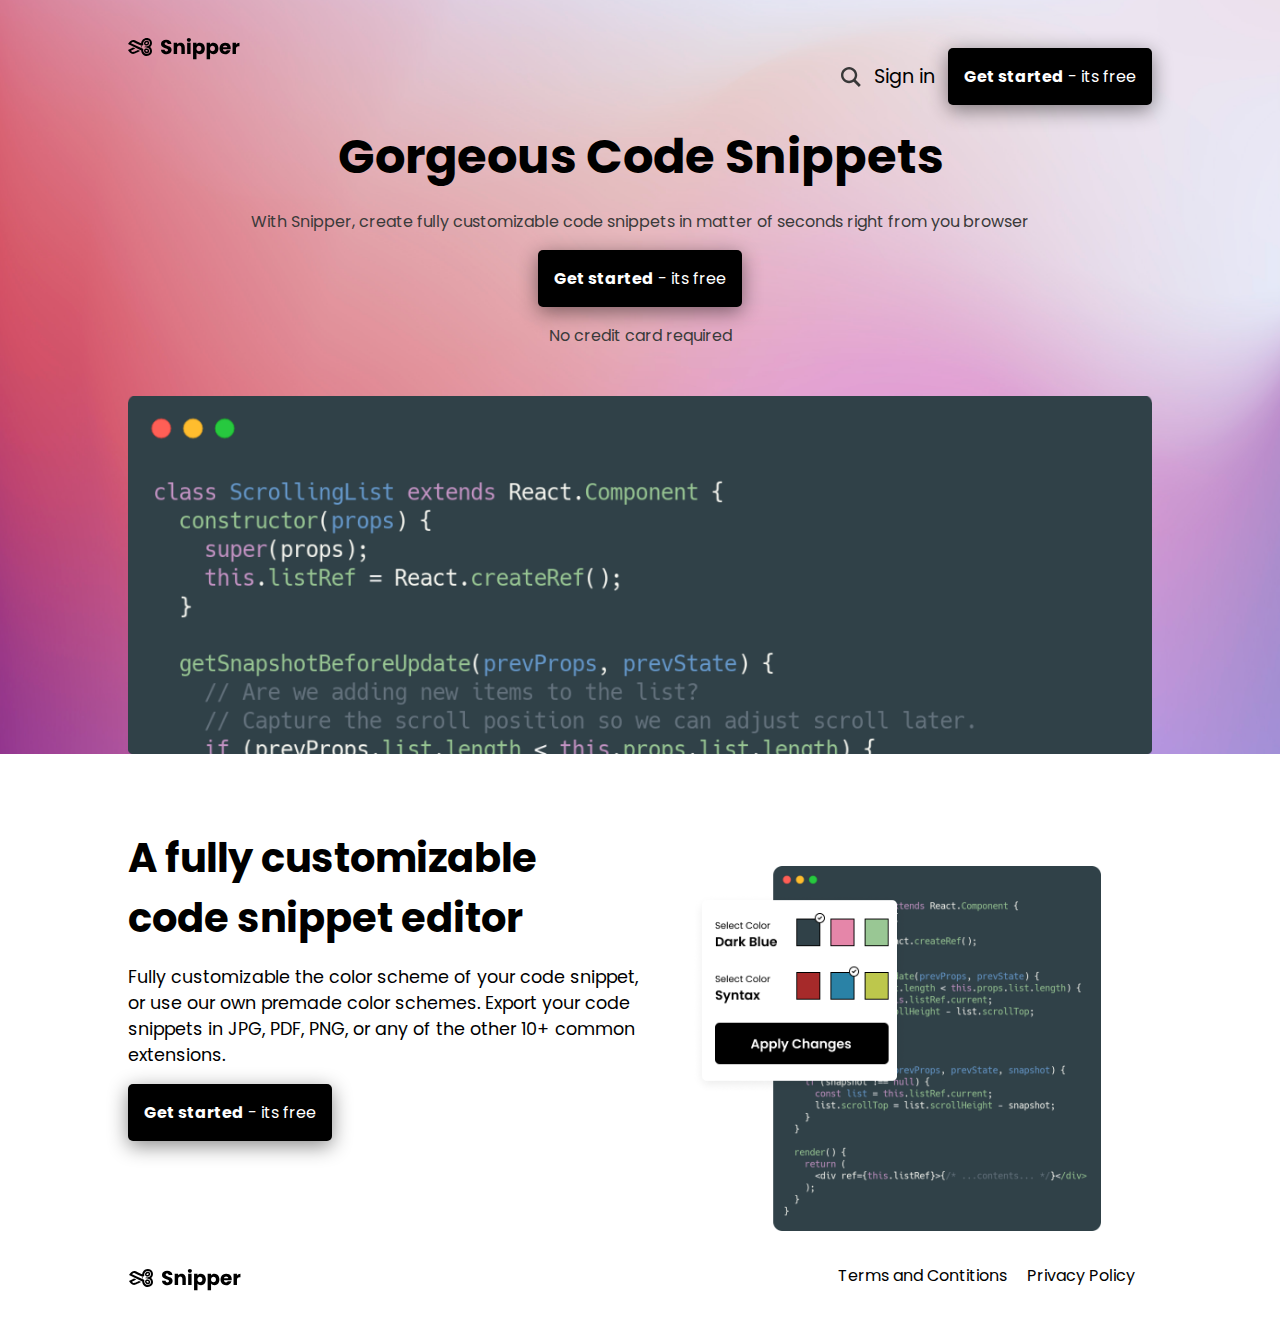
==== landing-page-snippet/index.html @ a1cca0d5 "Atualização Landing-page" ====
<!DOCTYPE html>
<html lang="pt-br">
<head>
    <meta charset="UTF-8">
    <meta http-equiv="X-UA-Compatible" content="IE=edge">
    <meta name="viewport" content="width=device-width, initial-scale=1.0">
    <title>Snippet</title>
    <link rel="stylesheet" href="style.css">
</head>
<body>
    <section>
        <div class="div-section">
            <div class="nav">
                <div>
                    <img class="img-logo" src="Assets/Logo.svg" alt="snipper">
                </div>
                <div class="section-right">
                    <a href="#" class="a-header"><img class="search-icon" src="Assets/Search Icon.svg" alt="Search Icon"></a>
                    <a href="#" class="sign-in">Sign in</a>
                    <button class="btn"><strong>Get started</strong> - its free</button>
                </div>
            </div>
            <div class="inicio">
                <div>
                    <h1 class="h1-section">
                        Gorgeous Code Snippets
                    </h1>
                    <span>
                        With Snipper, create fully customizable code snippets in matter of seconds right from you browser
                    </span>
                </div>
                <div>
                    <button class="btn"><strong>Get started</strong> - its free</button>
                </div>
                <span>
                    No credit card required
                </span>
                <div class="img-top">
                    <img class="img-principal" src="Assets/Snippet Image.png" alt="snippets">
                </div>
            </div>
        </div>
    </section>
    <main>
        <div class="div-main">
            <div class="main-left">
                <h1 class="h1-main">
                        A fully customizable code snippet editor
                </h1>
                <p class="p-main">
                    Fully customizable the color scheme of your code snippet, or use our own premade color schemes. Export your code snippets in JPG, PDF, PNG, or any of the other 10+ common extensions.
                </p>
                <button class="btn"><strong>Get started</strong> - its free</button>
            </div>
            <div class="main-right">
                <img class="img-main" src="Assets/Customizable Image.png" alt="customizable Image">
            </div>
        </div>
    </main>
    <footer>
        <div class="div-footer">
            <div>
                <img src="Assets/Logo.svg" alt="logo">
            </div>
            <div class="terms-privacy">
                <a href="#" class="a-footer">Terms and Contitions</a>
                <a href="#" class="a-footer">Privacy Policy</a>
            </div>
        </div>
    </footer>
</body>
</html>
---- landing-page-snippet/style.css ----
@charset "UTF-8";

@import url('https://fonts.googleapis.com/css2?family=Poppins:wght@400;700&display=swap');

* {
    margin: 0px;
    padding: 0px;
    box-sizing: border-box;
    font-family: 'Poppins', sans-serif;
}

html, body {
    width: 100%;
    height: 100vh;
}

section {
    background: url('Assets/Background.png') no-repeat;
    background-size: cover;
}

.div-section {
    width: 80%;
    margin: auto;
}

div.nav {
    display: flex;
    justify-content: space-between;
    padding: 2rem 0 0;
}

.btn {
    padding: 1rem;
    background-color: black;
    color: white;
    font-size: 1rem;
    margin-top: 1rem;
    margin-bottom: 1rem;
    cursor: pointer;
    border-radius: 5px;
    border: none;
    box-shadow: 0px 5px 20px rgba(0, 0, 0, 0.459);
}

.a-header {
    display: flex;
    justify-content: center;
    align-items: center;
}

.search-icon {
    width: 20px;
    margin-right: 0.8rem;
}

.sign-in {
    margin-right: 0.8rem;
    display: flex;
    justify-content: center;
    align-items: center;
    text-decoration: none;
    color: black;
}

.section-right {
    display: flex;
    font-size: 1.2rem;
}

.h1-section {
    text-align: center;
    font-size: 3rem;
    margin-bottom: 1rem;
}

span {
    color: rgb(58, 58, 58);
    font-size: 1rem;
    margin-bottom: 1rem;
}

.inicio {
    display: flex;
    flex-direction: column;
    align-items: center;
}

.img-top {
    display: flex;
    align-items: center;
    justify-content: center;
    margin-top: 2rem;
}

.img-principal {
    width: 100%;
}

main {
    width: 80%;
    margin: auto;
}

.div-main {
    display: flex;
    align-items: center;
}

.main-left {
    width: 100%;
}

.h1-main {
    font-size: 2.5rem;
    margin-bottom: 1rem;
}

.p-main {
    font-size: 1.1rem;
}

.main-right {
    width: 100%;
    display: flex;
    align-items: center;
    justify-content: center;
    margin-top: 7rem;
}

.img-main {
    width: 80%;
}

footer {
    width: 100%;
    padding: 2rem;
}

.div-footer {
    display: flex;
    justify-content: space-between;
    width: 84%;
    margin: auto;
}

.a-footer {
    text-decoration: none;
    color: black;
    margin-right: 1rem;
}
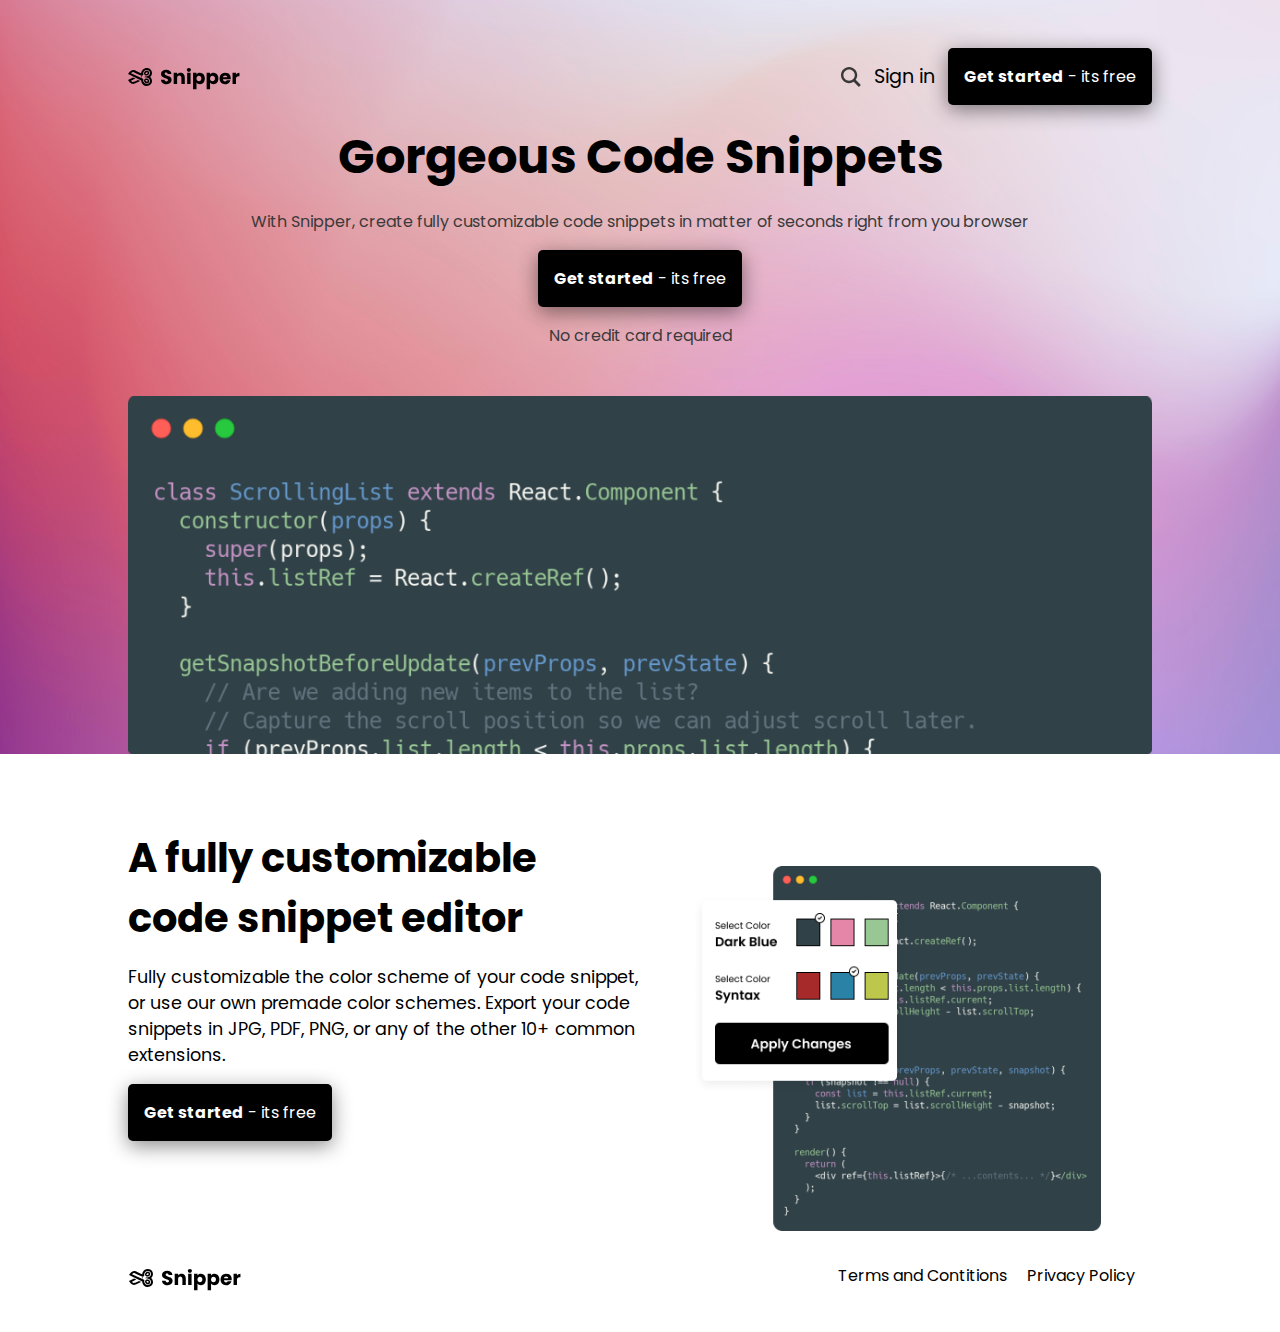
==== commit 07c70038: "Atualização" ====
--- a/landing-page-snippet/index.html
+++ b/landing-page-snippet/index.html
@@ -11,7 +11,7 @@
     <section>
         <div class="div-section">
             <div class="nav">
-                <div>
+                <div class="logo">
                     <img class="img-logo" src="Assets/Logo.svg" alt="snipper">
                 </div>
                 <div class="section-right">
--- a/landing-page-snippet/style.css
+++ b/landing-page-snippet/style.css
@@ -22,6 +22,11 @@
 .div-section {
     width: 80%;
     margin: auto;
+}
+
+.logo {
+    display: flex;
+    align-items: center;
 }
 
 div.nav {
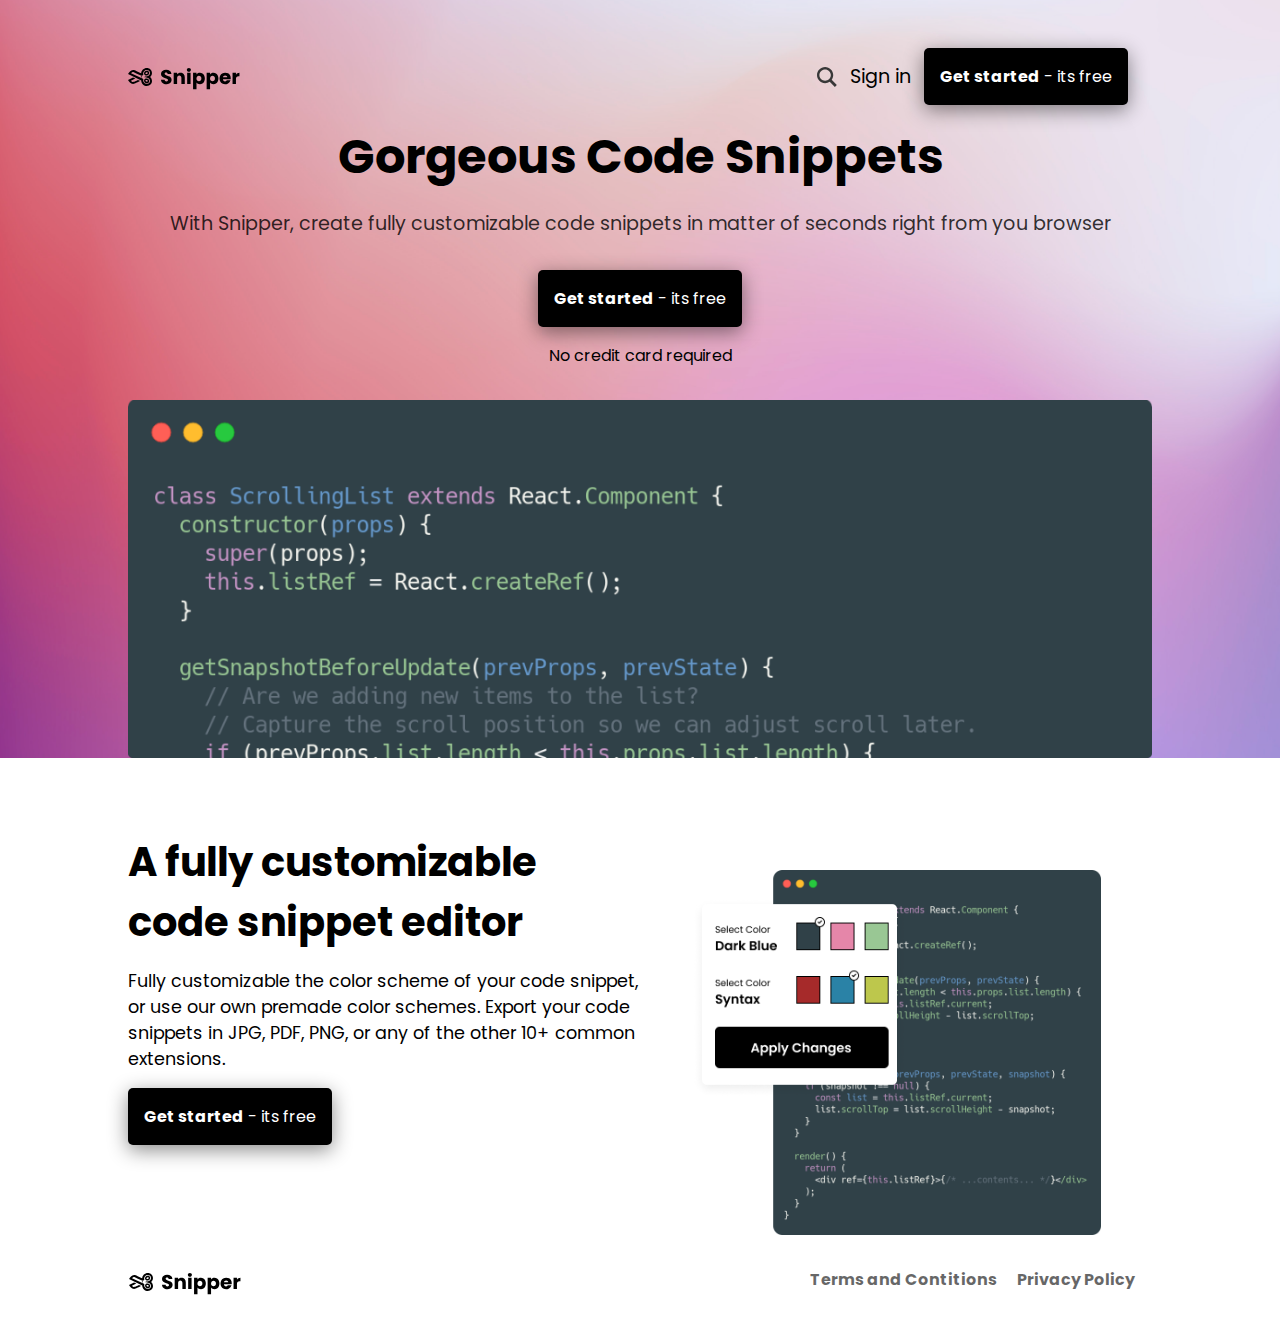
==== commit 437d6662: "Atualização landing-page" ====
--- a/landing-page-snippet/index.html
+++ b/landing-page-snippet/index.html
@@ -18,6 +18,9 @@
                     <a href="#" class="a-header"><img class="search-icon" src="Assets/Search Icon.svg" alt="Search Icon"></a>
                     <a href="#" class="sign-in">Sign in</a>
                     <button class="btn"><strong>Get started</strong> - its free</button>
+                    <div class="menu">
+                        <img src="Assets/Hamburger Menu.svg" alt="menu-hamburguer">
+                    </div>
                 </div>
             </div>
             <div class="inicio">
@@ -25,12 +28,12 @@
                     <h1 class="h1-section">
                         Gorgeous Code Snippets
                     </h1>
-                    <span>
+                    <p class="p-section">
                         With Snipper, create fully customizable code snippets in matter of seconds right from you browser
-                    </span>
+                    </p>
                 </div>
-                <div>
-                    <button class="btn"><strong>Get started</strong> - its free</button>
+                <div id="button-section">
+                    <button class="btn" id="btn-section"><strong>Get started</strong> - its free</button>
                 </div>
                 <span>
                     No credit card required
--- a/landing-page-snippet/style.css
+++ b/landing-page-snippet/style.css
@@ -48,6 +48,10 @@
     box-shadow: 0px 5px 20px rgba(0, 0, 0, 0.459);
 }
 
+.menu {
+    visibility: hidden;
+}
+
 .a-header {
     display: flex;
     justify-content: center;
@@ -79,10 +83,11 @@
     margin-bottom: 1rem;
 }
 
-span {
-    color: rgb(58, 58, 58);
-    font-size: 1rem;
-    margin-bottom: 1rem;
+.p-section {
+    color: rgba(0, 0, 0, 0.800);
+    font-size: 1.2rem;
+    margin-bottom: 1rem;
+    text-align: center;
 }
 
 .inicio {
@@ -151,6 +156,79 @@
 
 .a-footer {
     text-decoration: none;
-    color: black;
+    color: rgba(0, 0, 0, 0.596);
     margin-right: 1rem;
+    font-weight: bold;
+}
+
+@media only screen and (max-width: 800px) {
+    .h1-section {
+        margin-top: 1rem;
+    }
+
+    .p-section {
+        text-align: center;
+    }
+
+    .div-main {
+        flex-direction: column-reverse;
+    }
+
+    .p-main {
+        margin-top: 1rem;
+    }
+
+    .terms-privacy {
+        font-weight: bold;
+    }
+
+    .a-footer {
+        color: rgb(107, 107, 107);
+        font-size: 2vw;
+    }
+
+    .main-left {
+        margin-top: 3rem;
+    }
+}
+
+@media only screen and (max-width: 600px) {
+    .section-right {
+        visibility: hidden;
+    }
+
+    .menu {
+        visibility: visible;
+        cursor: pointer;
+        display: flex;
+        align-items: center;
+    }
+
+    .div-section {
+        width: 90%;
+    }
+
+    div#button-section {
+        width: 100%;
+        display: flex;
+        justify-content: center;
+    }
+
+    button#btn-section {
+        width: 100%;
+    }
+
+    .div-footer {
+        flex-direction: column;
+        width: 100%;
+    }
+
+    .a-footer {
+        font-size: 3.5vw;
+    }
+    
+    main {
+        width: 90%;
+    }
+
 }